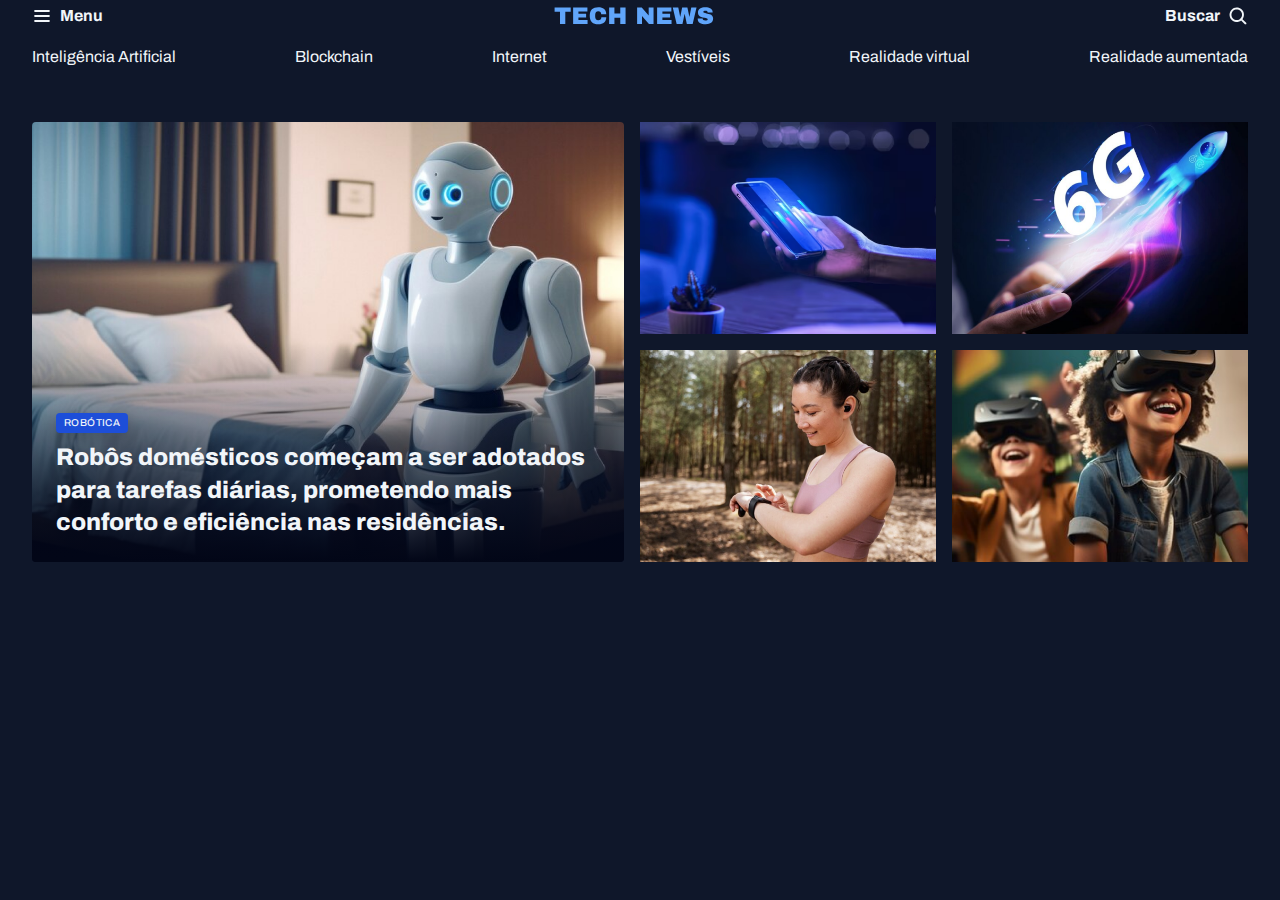
==== projPortalNoticia/index.html @ 8d8c752f "feat: new project" ====
<!DOCTYPE html>
<html lang="pt-br">
<head>
  <meta charset="UTF-8">
  <meta name="viewport" content="width=device-width, initial-scale=1.0">
  <title>Potal de notícias</title>
  <link rel="stylesheet" href="styles/index.css">
  <link rel="preconnect" href="https://fonts.googleapis.com">
<link rel="preconnect" href="https://fonts.gstatic.com" crossorigin>
<link href="https://fonts.googleapis.com/css2?family=Alice&family=Archivo:ital,wght@0,100..900;1,100..900&family=Open+Sans:ital,wght@0,300..800;1,300..800&family=Poppins:ital,wght@0,100;0,200;0,300;0,400;0,500;0,600;0,700;0,800;0,900;1,100;1,200;1,300;1,400;1,500;1,600;1,700;1,800;1,900&display=swap" rel="stylesheet">
</head>
<body>
  <header class="container">
    <nav id="primary" class="grid grid-flow-col">
      <div>
        <img src="assets/icons/List.svg" alt="ícone de menu">
        <strong>Menu</strong>
      </div>
      <div>
        <img src="assets/Logo.svg" alt="TeachNews logo">
      </div>
      <div>
        <strong>Buscar</strong>
        <img src="assets/icons/MagnifyingGlass.svg" alt="Ícone de lupa para pesquisa">
      </div>
    </nav>
    <nav id="secondary" class="grid grid-flow-col">
      <a href="#">Inteligência Artificial</a>
      <a href="#">Blockchain</a>
      <a href="#">Internet</a>
      <a href="#">Vestíveis</a>
      <a href="#">Realidade virtual</a>
      <a href="#">Realidade aumentada</a>
    </nav>
  </header>

  <main class="grid container">
    <section id="featured" class="grid grid-flow-col gap-16">
      <figure class="card">
        <img src="assets/images/Image 01.png" alt="">
        <figcaption>
          <span class="content-tag">robótica</span>
          <h2 class="text-2xl">
            Robôs domésticos começam a ser adotados para tarefas diárias, prometendo mais conforto e eficiência nas residências.
          </h2>
        </figcaption>
      </figure>
      <div class="grid grid-cols-2 gap-16">
        <div>
          <img src="assets/images/Image 02.png" alt="">
        </div>
        <div>
          <img src="assets/images/Image 03.png" alt="">
        </div>
        <div>
          <img src="assets/images/Image 04.png" alt="">
        </div>
        <div>
          <img src="assets/images/Image 05.png" alt="">
        </div>
      </div>
    </section>
  </main>
</body>
</html>
---- projPortalNoticia/styles/index.css ----
@import url(global.css);
@import url(utility.css);
@import url(header.css);
@import url(sections.css);
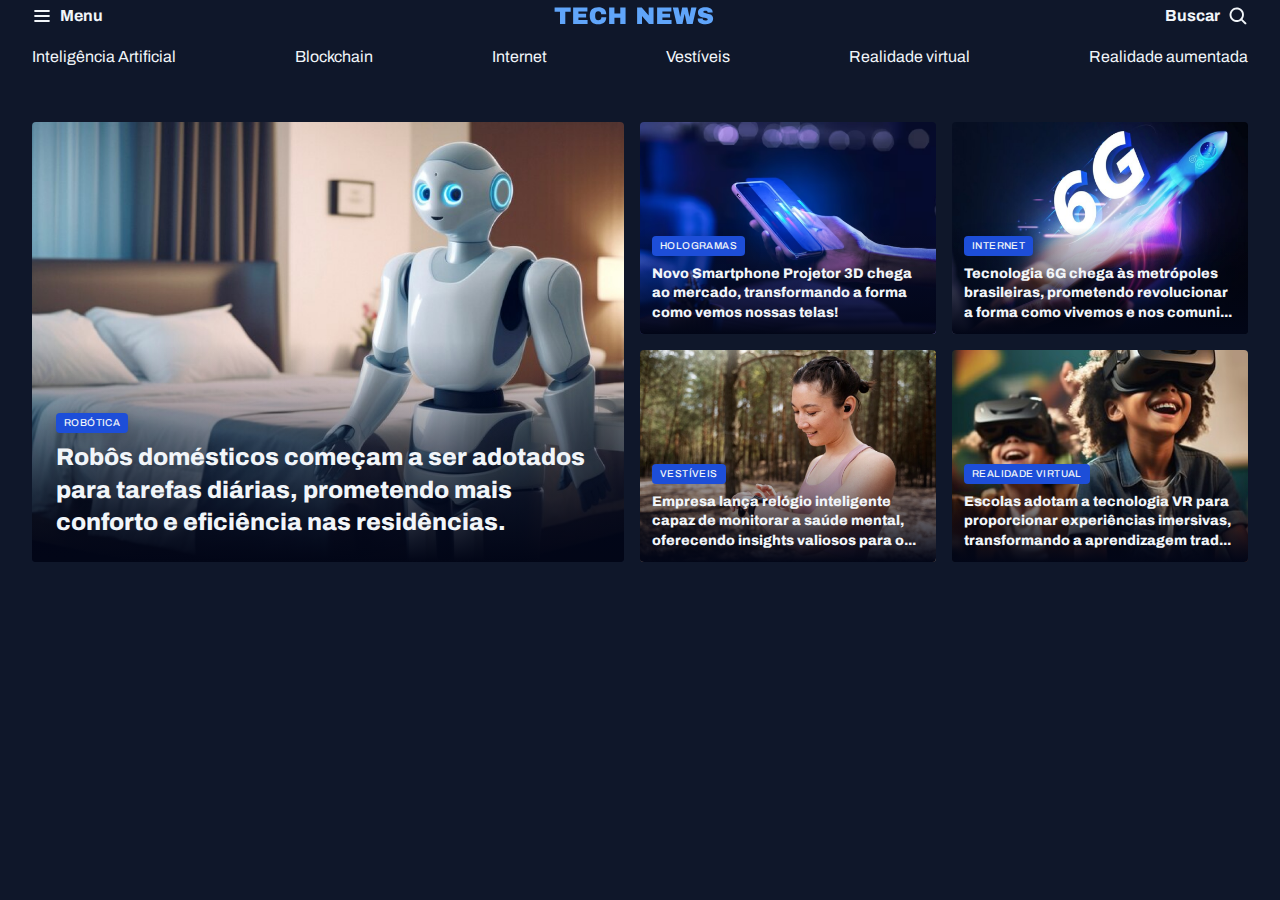
==== commit 6ca7ad9c: "feat: text" ====
--- a/projPortalNoticia/index.html
+++ b/projPortalNoticia/index.html
@@ -37,7 +37,7 @@
   <main class="grid container">
     <section id="featured" class="grid grid-flow-col gap-16">
       <figure class="card">
-        <img src="assets/images/Image 01.png" alt="">
+        <img src="assets/images/Image 01.png" alt="Robôs domésticos começam a ser adotados para tarefas diárias, prometendo mais conforto e eficiência nas residências.">
         <figcaption>
           <span class="content-tag">robótica</span>
           <h2 class="text-2xl">
@@ -46,18 +46,42 @@
         </figcaption>
       </figure>
       <div class="grid grid-cols-2 gap-16">
-        <div>
-          <img src="assets/images/Image 02.png" alt="">
-        </div>
-        <div>
-          <img src="assets/images/Image 03.png" alt="">
-        </div>
-        <div>
-          <img src="assets/images/Image 04.png" alt="">
-        </div>
-        <div>
-          <img src="assets/images/Image 05.png" alt="">
-        </div>
+        <figure class="card">
+          <img src="assets/images/Image 02.png" alt="Novo Smartphone Projetor 3D chega ao mercado, transformando a forma como vemos nossas telas!">
+          <figcaption>
+            <span class="content-tag">Hologramas</span>
+            <h2 class="text-lg">
+              Novo Smartphone Projetor 3D chega ao mercado, transformando a forma como vemos nossas telas!
+            </h2>
+          </figcaption>
+        </figure>
+        <figure class="card">
+          <img src="assets/images/Image 03.png" alt="Tecnologia 6G chega às metrópoles brasileiras, prometendo revolucionar a forma como vivemos e nos comunicamos.">
+          <figcaption>
+            <span class="content-tag">Internet</span>
+            <h2 class="text-lg">
+              Tecnologia 6G chega às metrópoles brasileiras, prometendo revolucionar a forma como vivemos e nos comuni...
+            </h2>
+          </figcaption>
+        </figure>
+        <figure class="card">
+          <img src="assets/images/Image 04.png" alt="Empresa lança relógio inteligente capaz de monitorar a saúde mental, oferecendo insights valiosos para o bem-estar pessoal.">
+          <figcaption>
+            <span class="content-tag">Vestíveis</span>
+            <h2 class="text-lg">
+              Empresa lança relógio inteligente capaz de monitorar a saúde mental, oferecendo insights valiosos para o...
+            </h2>
+          </figcaption>
+        </figure>
+        <figure class="card">
+          <img src="assets/images/Image 05.png" alt="Escolas adotam a tecnologia VR para proporcionar experiências imersivas, transformando a aprendizagem tradicional.">
+          <figcaption>
+            <span class="content-tag">Realidade virtual</span>
+            <h2 class="text-lg">
+              Escolas adotam a tecnologia VR para proporcionar experiências imersivas, transformando a aprendizagem trad...
+            </h2>
+          </figcaption>
+        </figure>
       </div>
     </section>
   </main>
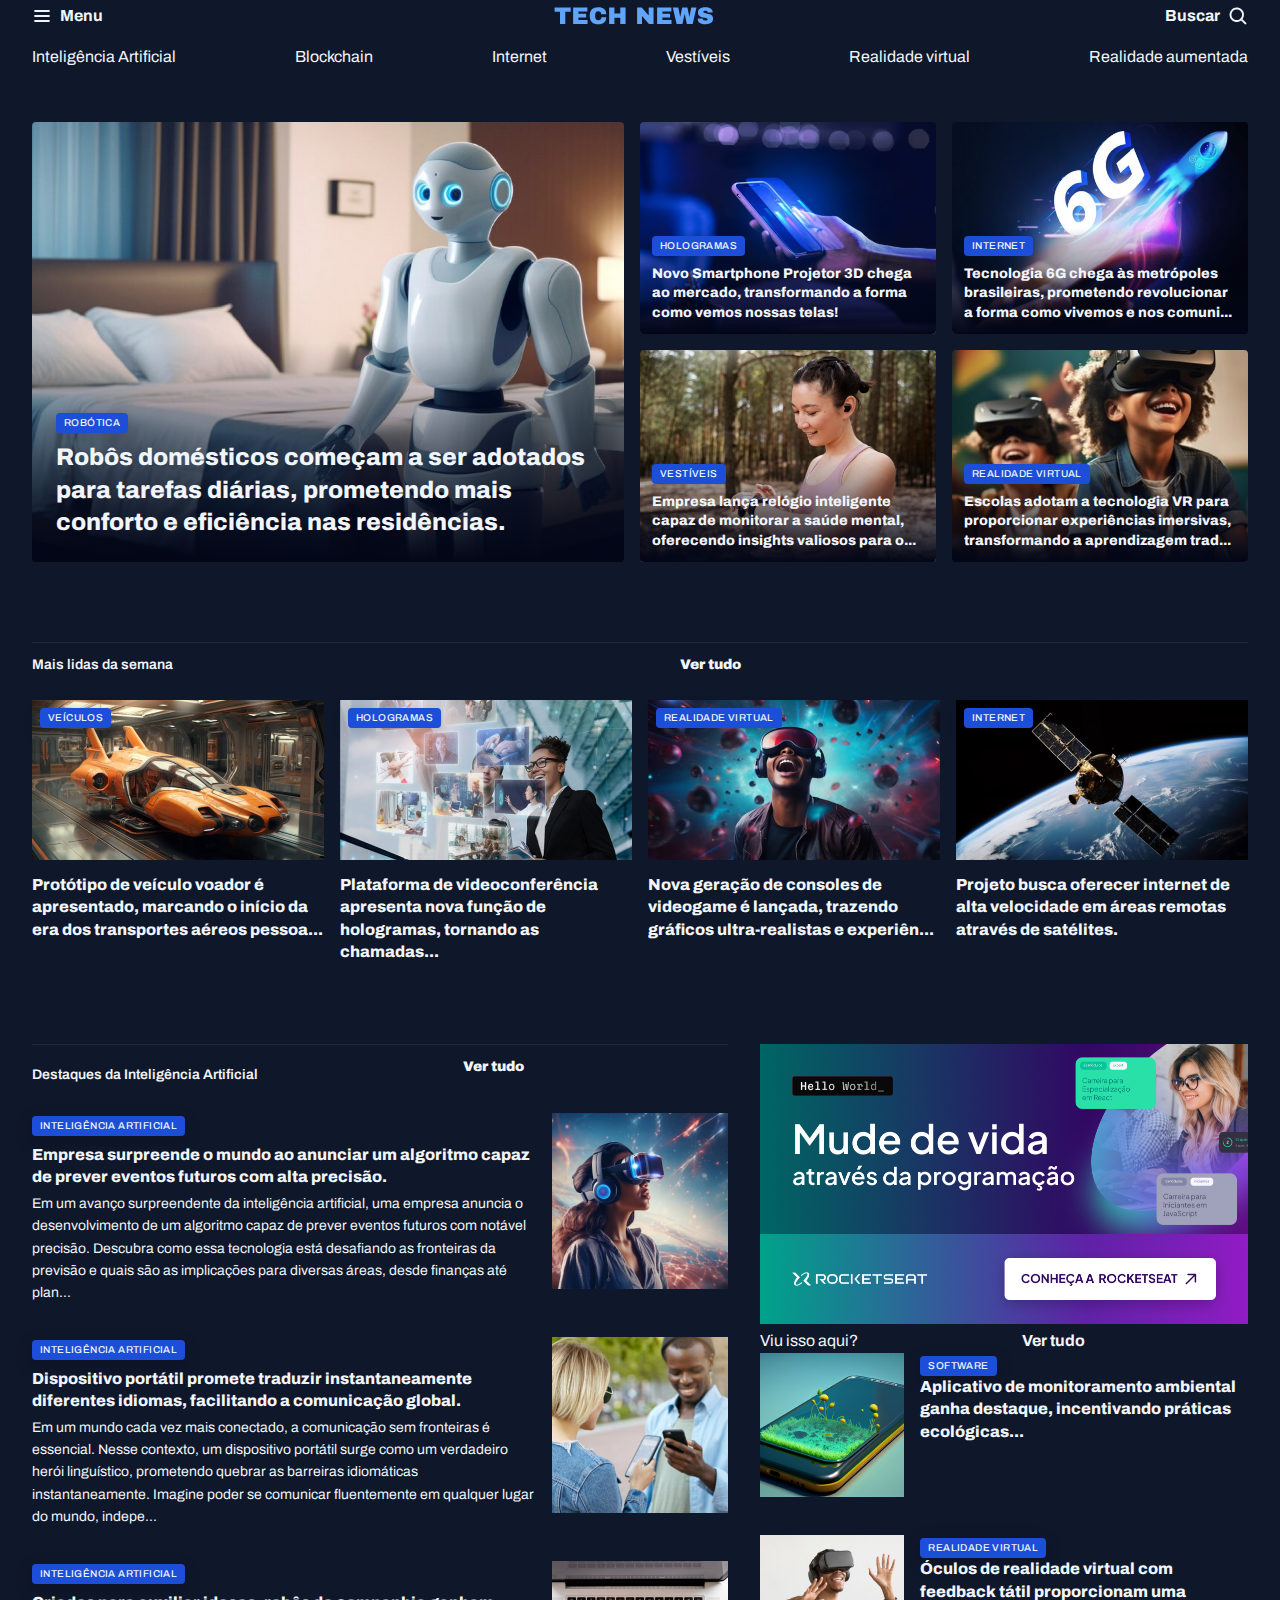
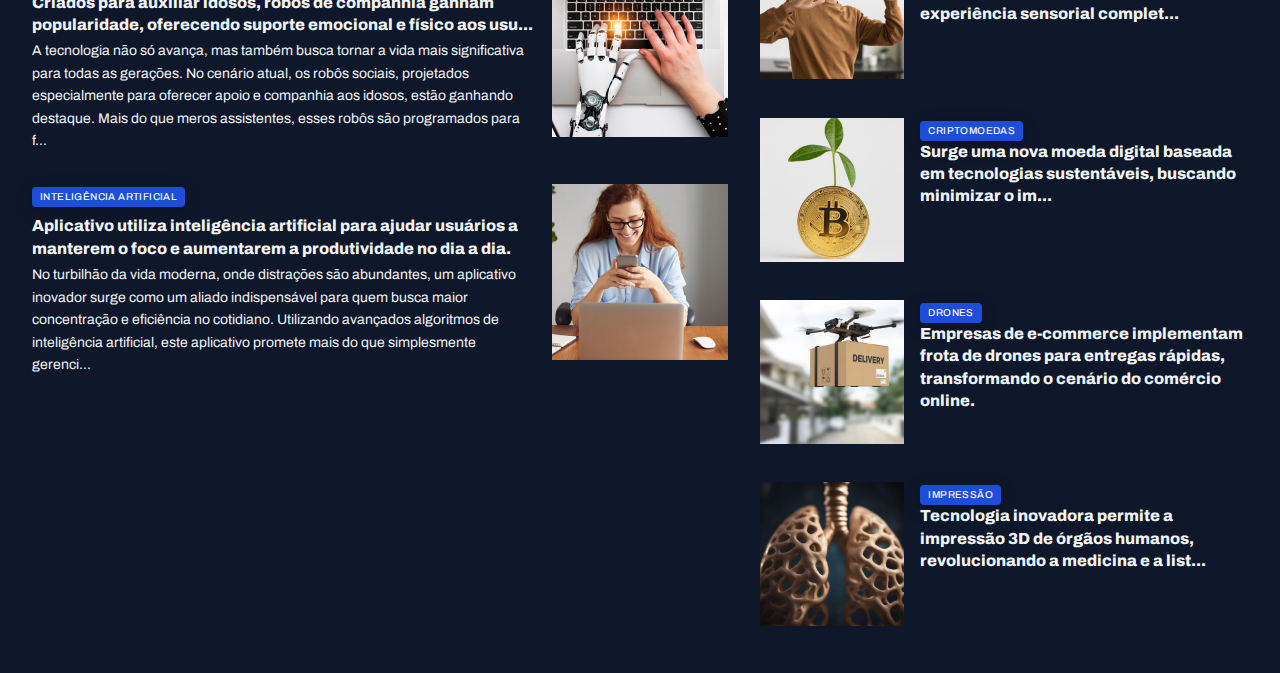
==== commit a6077375: "feat: portal de noticias" ====
--- a/projPortalNoticia/index.html
+++ b/projPortalNoticia/index.html
@@ -84,6 +84,182 @@
         </figure>
       </div>
     </section>
-  </main>
-</body>
+
+    <section id="weekly">
+      <header class="grid grid-flow-col">
+        <h3>Mais lidas da semana</h3>
+        <a href="#" class="grid grid-flow-col">
+          <strong>Ver tudo</strong>
+          <span></span>
+        </a>
+      </header>
+      <div class="grid gap-16">
+        <figure>
+          <span class="content-tag">veículos</span>
+          <img src="assets/images/Image 06.png" alt="Protótipo de veículo voador é apresentado, marcando o início da era dos transportes aéreos pessoais.">
+          <p>Protótipo de veículo voador é apresentado, marcando o início da era dos transportes aéreos pessoa...</p>
+        </figure>
+        <figure>
+          <span class="content-tag">Hologramas</span>
+          <img src="assets/images/Image 07.png" alt="Plataforma de videoconferência apresenta nova função de hologramas, tornando as chamadas virtuais mais realistas e envolventes">
+          <p>Plataforma de videoconferência apresenta nova função de hologramas, tornando as chamadas...</p>
+        </figure>
+        <figure>
+          <span class="content-tag">Realidade virtual</span>
+          <img src="assets/images/Image 08.png" alt="Nova geração de consoles de videogame é lançada, trazendo gráficos ultra-realistas e experiências de jogo totalmente envolventes.">
+          <p>Nova geração de consoles de videogame é lançada, trazendo gráficos ultra-realistas e experiên...</p>
+        </figure>
+        <figure>
+          <span class="content-tag">Internet</span>
+          <img src="assets/images/Image 09.png" alt="Projeto busca oferecer internet de alta velocidade em áreas remotas através de satélites.">
+          <p>Projeto busca oferecer internet de alta velocidade em áreas remotas através de satélites.</p>
+        </figure>
+      </div>
+    </section>
+
+    <section id="ai">
+      <header class="grid grid-flow-col">
+        <h3>Destaques da Inteligência Artificial</h3>
+        <a href="#" class="grid grid-flow-col">
+          <strong>Ver tudo</strong>
+          <span></span>
+        </a>
+      </header>
+
+      <div class="grid gap-32">
+        <article class="grid grid-flow-col gap-16">
+          <div>
+            <span class="content-tag">Inteligência Artificial</span>
+            <h3 class="text-xl">
+              Empresa surpreende o mundo ao anunciar um algoritmo capaz de prever eventos futuros com alta precisão.
+            </h3>
+            <p class="text-sm">Em um avanço surpreendente da inteligência artificial, uma empresa anuncia o desenvolvimento de um algoritmo capaz de prever eventos futuros com notável precisão. Descubra como essa tecnologia está desafiando as fronteiras da previsão e quais são as implicações para diversas áreas, desde finanças até plan...</p>
+          </div>
+          <div>
+            <img src="assets/images/Image 10.png" alt="Empresa surpreende o mundo ao anunciar um algoritmo capaz de prever eventos futuros com alta precisão.">
+          </div>
+        </article>
+
+        <article class="grid grid-flow-col gap-16">
+          <div>
+            <span class="content-tag">Inteligência Artificial</span>
+            <h3 class="text-xl">
+              Dispositivo portátil promete traduzir instantaneamente diferentes idiomas, facilitando a comunicação global.
+            </h3>
+            <p class="text-sm">Em um mundo cada vez mais conectado, a comunicação sem fronteiras é essencial. Nesse contexto, um dispositivo portátil surge como um verdadeiro herói linguístico, prometendo quebrar as barreiras idiomáticas instantaneamente. Imagine poder se comunicar fluentemente em qualquer lugar do mundo, indepe...</p>
+          </div>
+          <div>
+            <img src="assets/images/Image 11.png" alt="Dispositivo portátil promete traduzir instantaneamente diferentes idiomas, facilitando a comunicação global.">
+          </div>
+        </article>
+
+        <article class="grid grid-flow-col gap-16">
+          <div>
+            <span class="content-tag">Inteligência Artificial</span>
+            <h3 class="text-xl">
+              Criados para auxiliar idosos, robôs de companhia ganham popularidade, oferecendo suporte emocional e físico aos usu...
+            </h3>
+            <p class="text-sm">A tecnologia não só avança, mas também busca tornar a vida mais significativa para todas as gerações. No cenário atual, os robôs sociais, projetados especialmente para oferecer apoio e companhia aos idosos, estão ganhando destaque. Mais do que meros assistentes, esses robôs são programados para f...</p>
+          </div>
+          <div>
+            <img src="assets/images/Image 12.png" alt="Criados para auxiliar idosos, robôs de companhia ganham popularidade, oferecendo suporte emocional e físico aos usuários.">
+          </div>
+        </article>
+
+        <article class="grid grid-flow-col gap-16">
+          <div>
+            <span class="content-tag">Inteligência Artificial</span>
+            <h3 class="text-xl">
+              Aplicativo utiliza inteligência artificial para ajudar usuários a manterem o foco e aumentarem a produtividade no dia a dia.
+            </h3>
+            <p class="text-sm">No turbilhão da vida moderna, onde distrações são abundantes, um aplicativo inovador surge como um aliado indispensável para quem busca maior concentração e eficiência no cotidiano. Utilizando avançados algoritmos de inteligência artificial, este aplicativo promete mais do que simplesmente gerenci...
+            </p>
+          </div>
+          <div>
+            <img src="assets/images/Image 13.png" alt="Aplicativo utiliza inteligência artificial para ajudar usuários a manterem o foco e aumentarem a produtividade no dia a dia.
+            ">
+          </div>
+        </article>
+      </div>
+
+    </section>
+
+      <aside>
+        <div id="ads">
+          <img src="assets/Ads.png" alt="">
+        </div>
+
+        <section id="more"></section>
+          <header class="grid grid-flow-col">
+            <h3>Viu isso aqui?</h3>
+            <a href="#" class="grid grid-flow-col">
+              <strong>Ver tudo</strong>
+              <span></span>
+            </a>
+          </header>
+          <div class="grid gap-32">
+            <article class="grid grid-flow-col gap-16">
+              <div>
+                <img src="assets/images/Image 14.png" alt="Aplicativo de monitoramento ambiental ganha destaque, incentivando práticas ecológicas e promovendo a conscientização.">
+              </div>
+              <div>
+                <span class="content-tag">Software</span>
+                <h3 class="text-xl">
+                  Aplicativo de monitoramento ambiental ganha destaque, incentivando práticas ecológicas...
+                </h3>
+              </div>
+            </article>
+
+            <article class="grid grid-flow-col gap-16">
+              <div>
+                <img src="assets/images/Image 15.png" alt="Óculos de realidade virtual com feedback tátil proporcionam uma experiência sensorial completa, imergindo usuários em ambientes digitais.">
+              </div>
+              <div>
+                <span class="content-tag">Realidade Virtual</span>
+                <h3 class="text-xl">
+                  Óculos de realidade virtual com feedback tátil proporcionam uma experiência sensorial complet...
+                </h3>
+              </div>
+            </article>
+
+            <article class="grid grid-flow-col gap-16">
+              <div>
+                <img src="assets/images/Image 16.png" alt="Surge uma nova moeda digital baseada em tecnologias sustentáveis, buscando minimizar o impacto ambiental associado à mineração de criptomoedas.">
+              </div>
+              <div>
+                <span class="content-tag">Criptomoedas</span>
+                <h3 class="text-xl">
+                  Surge uma nova moeda digital baseada em tecnologias sustentáveis, buscando minimizar o im...
+                </h3>
+              </div>
+            </article>
+
+            <article class="grid grid-flow-col gap-16">
+              <div>
+                <img src="assets/images/Image 17.png" alt="Empresas de e-commerce implementam frota de drones para entregas rápidas, transformando o cenário do comércio online.">
+              </div>
+              <div>
+                <span class="content-tag">Drones</span>
+                <h3 class="text-xl">
+                  Empresas de e-commerce implementam frota de drones para entregas rápidas, transformando o cenário do comércio online.
+                </h3>
+              </div>
+            </article>
+
+            <article class="grid grid-flow-col gap-16">
+              <div>
+                <img src="assets/images/Image 18.png" alt="Tecnologia inovadora permite a impressão 3D de órgãos humanos, revolucionando a medicina e a lista de espera por transplantes.">
+              </div>
+              <div>
+                <span class="content-tag">impressão</span>
+                <h3 class="text-xl">
+                  Tecnologia inovadora permite a impressão 3D de órgãos humanos, revolucionando a medicina e a list...
+                </h3>
+              </div>
+            </article>
+          </div>
+        </aside>
+      </section>
+    </main>
+  </body>
 </html>